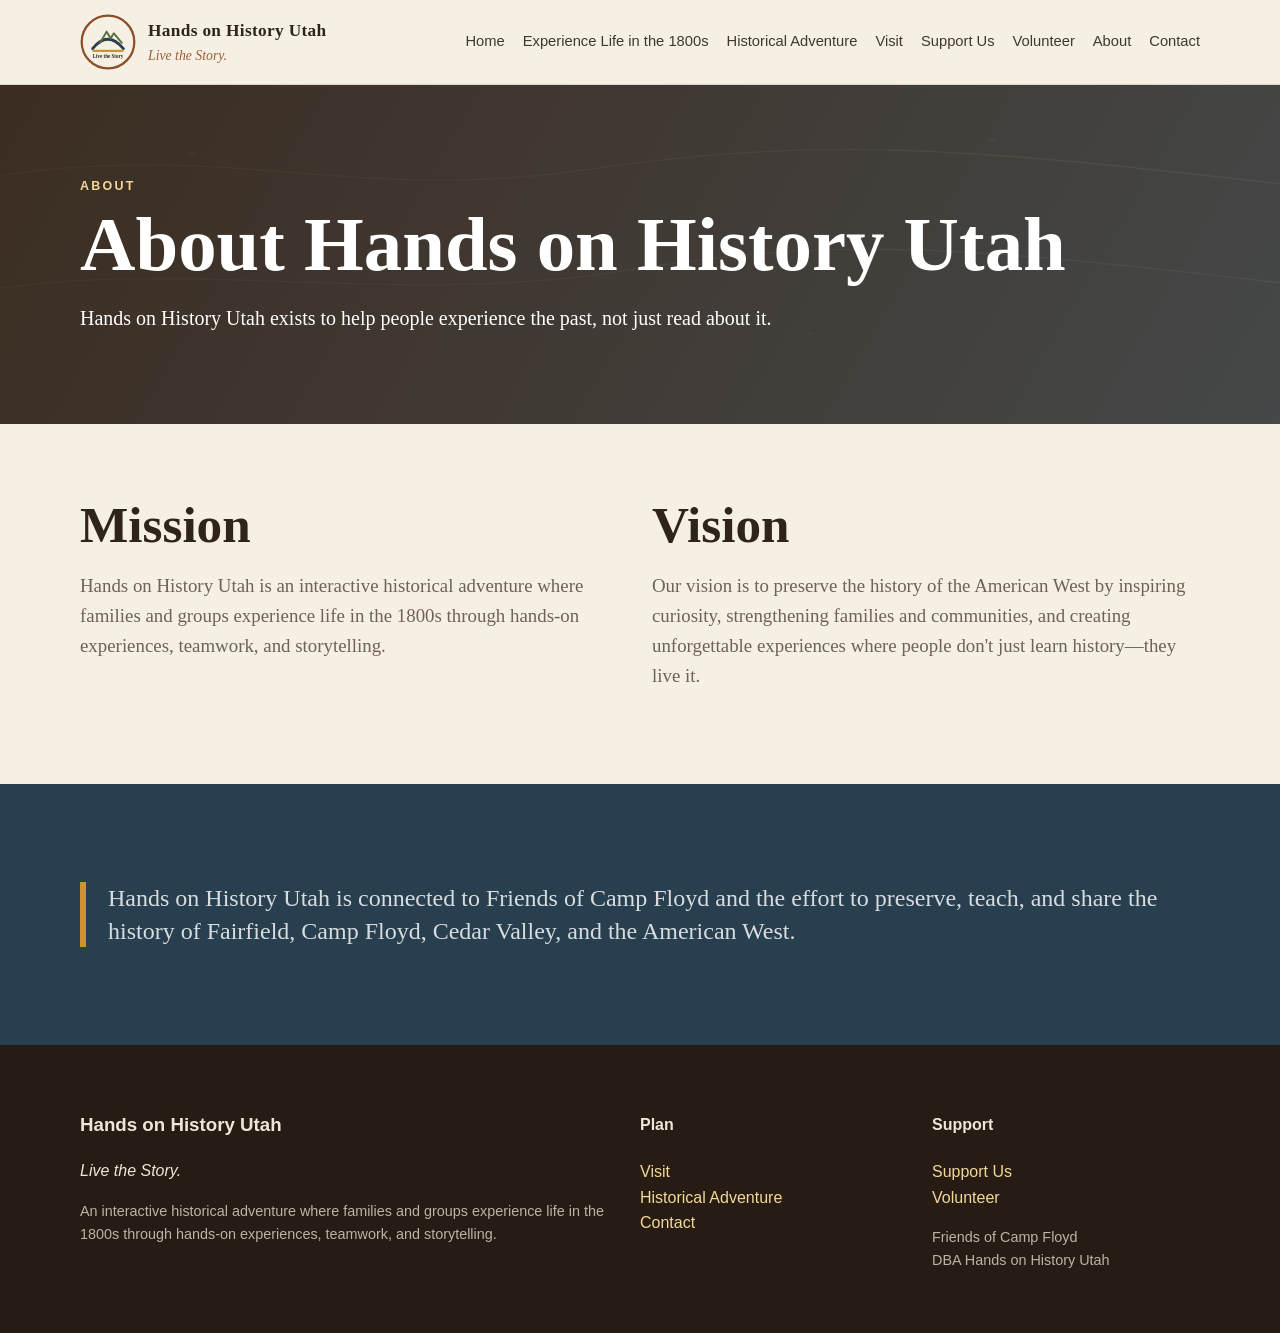
==== about.html @ 9b4d132b "Add files via upload" ====
<!doctype html>
<html lang="en">
<head>
  <meta charset="utf-8">
  <meta name="viewport" content="width=device-width, initial-scale=1">
  <title>About | Hands on History Utah</title>
  <meta name="description" content="Hands on History Utah is an interactive historical adventure where families and groups experience life in the 1800s through hands-on experiences, teamwork, and storytelling.">
  <link rel="stylesheet" href="css/styles.css">
</head>
<body>
<header class="site-header">
  <div class="container nav-wrap">
    <a class="brand" href="index.html">
      <img src="assets/logo-placeholder.svg" alt="Hands on History Utah logo">
      <span class="brand-text"><strong>Hands on History Utah</strong><span>Live the Story.</span></span>
    </a>
    <button class="menu-btn" type="button">Menu</button>
    <nav class="nav" aria-label="Main navigation">
      <a href="index.html">Home</a>
      <a href="experience-life-in-the-1800s.html">Experience Life in the 1800s</a>
      <a href="historical-adventure.html">Historical Adventure</a>
      <a href="visit.html">Visit</a>
      <a href="support-us.html">Support Us</a>
      <a href="volunteer.html">Volunteer</a>
      <a href="about.html">About</a>
      <a href="contact.html">Contact</a>
    </nav>
  </div>
</header>

<main>
<section class="page-hero"><div class="container"><div class="eyebrow">About</div><h1>About Hands on History Utah</h1><p>Hands on History Utah exists to help people experience the past, not just read about it.</p></div></section>
<section><div class="container grid two"><div><h2 class="section-title">Mission</h2><p class="lead">Hands on History Utah is an interactive historical adventure where families and groups experience life in the 1800s through hands-on experiences, teamwork, and storytelling.</p></div><div><h2 class="section-title">Vision</h2><p class="lead">Our vision is to preserve the history of the American West by inspiring curiosity, strengthening families and communities, and creating unforgettable experiences where people don't just learn history—they live it.</p></div></div></section>
<section class="band"><div class="container"><p class="quote">Hands on History Utah is connected to Friends of Camp Floyd and the effort to preserve, teach, and share the history of Fairfield, Camp Floyd, Cedar Valley, and the American West.</p></div></section>
</main>
<footer class="footer">
  <div class="container footer-grid">
    <div>
      <h3>Hands on History Utah</h3>
      <p><em>Live the Story.</em></p>
      <p class="small">An interactive historical adventure where families and groups experience life in the 1800s through hands-on experiences, teamwork, and storytelling.</p>
    </div>
    <div>
      <h4>Plan</h4>
      <p><a href="visit.html">Visit</a><br><a href="historical-adventure.html">Historical Adventure</a><br><a href="contact.html">Contact</a></p>
    </div>
    <div>
      <h4>Support</h4>
      <p><a href="support-us.html">Support Us</a><br><a href="volunteer.html">Volunteer</a></p>
      <p class="small">Friends of Camp Floyd<br>DBA Hands on History Utah</p>
    </div>
  </div>
</footer>
<script src="js/main.js"></script>
</body>
</html>
---- css/styles.css ----
:root{
  --ink:#2f241b;
  --muted:#6f6256;
  --paper:#f6efe3;
  --paper2:#fffaf1;
  --tan:#d5b98e;
  --adobe:#9c5f36;
  --blue:#273f4f;
  --gold:#c9952f;
  --green:#5c7043;
  --white:#fff;
  --shadow:0 16px 40px rgba(47,36,27,.13);
  --radius:18px;
}
*{box-sizing:border-box}html{scroll-behavior:smooth}body{margin:0;font-family:Georgia,'Times New Roman',serif;color:var(--ink);background:var(--paper);line-height:1.6}a{color:inherit}.container{width:min(1120px,92%);margin:auto}.site-header{position:sticky;top:0;z-index:20;background:rgba(246,239,227,.96);border-bottom:1px solid rgba(47,36,27,.13);backdrop-filter:blur(8px)}.nav-wrap{display:flex;align-items:center;justify-content:space-between;gap:20px;padding:14px 0}.brand{display:flex;align-items:center;gap:12px;text-decoration:none;min-width:max-content}.brand img{width:56px;height:56px}.brand-text strong{display:block;font-size:1.08rem;letter-spacing:.02em}.brand-text span{display:block;font-size:.86rem;color:var(--adobe);font-style:italic}.nav{display:flex;gap:18px;align-items:center;font-family:Arial,Helvetica,sans-serif;font-size:.92rem}.nav a{text-decoration:none;color:var(--ink);opacity:.9}.nav a:hover,.nav a.active{color:var(--adobe);opacity:1}.menu-btn{display:none;border:1px solid rgba(47,36,27,.25);background:transparent;border-radius:10px;padding:8px 10px;font-family:Arial,Helvetica,sans-serif}.hero{min-height:76vh;display:grid;place-items:center;position:relative;overflow:hidden;background:linear-gradient(120deg,rgba(47,36,27,.72),rgba(39,63,79,.50)),url('../assets/hero-placeholder.svg') center/cover no-repeat;color:var(--white);text-align:center}.hero .container{padding:92px 0}.eyebrow{font-family:Arial,Helvetica,sans-serif;text-transform:uppercase;letter-spacing:.18em;font-weight:700;font-size:.78rem;color:#f3d899}.hero h1,.page-hero h1{font-size:clamp(2.55rem,6vw,5.7rem);line-height:.95;margin:12px 0 18px}.hero p{font-size:clamp(1.1rem,2.1vw,1.5rem);max-width:850px;margin:0 auto 30px}.mission{font-size:1.18rem;max-width:900px;margin:28px auto 0;background:rgba(255,250,241,.12);border:1px solid rgba(255,255,255,.25);padding:18px 22px;border-radius:var(--radius);backdrop-filter:blur(4px)}.btn-row{display:flex;justify-content:center;gap:14px;flex-wrap:wrap}.btn{display:inline-block;padding:12px 18px;border-radius:999px;text-decoration:none;font-family:Arial,Helvetica,sans-serif;font-weight:700;border:2px solid transparent}.btn.primary{background:var(--gold);color:#21180f}.btn.secondary{border-color:rgba(255,255,255,.8);color:var(--white)}.btn.dark{background:var(--blue);color:white}.btn.light{background:var(--paper2);color:var(--ink);border-color:rgba(47,36,27,.12)}section{padding:74px 0}.section-title{font-size:clamp(2rem,4vw,3.4rem);line-height:1.05;margin:0 0 18px}.lead{font-size:1.18rem;color:var(--muted);max-width:850px}.grid{display:grid;gap:24px}.grid.three{grid-template-columns:repeat(3,1fr)}.grid.two{grid-template-columns:repeat(2,1fr)}.card{background:var(--paper2);border:1px solid rgba(47,36,27,.12);border-radius:var(--radius);padding:26px;box-shadow:var(--shadow)}.card h3{font-size:1.45rem;margin:0 0 8px}.card p{margin:0;color:var(--muted)}.band{background:var(--blue);color:white}.band .lead,.band p{color:rgba(255,255,255,.82)}.page-hero{background:linear-gradient(120deg,rgba(47,36,27,.82),rgba(39,63,79,.62)),url('../assets/texture-placeholder.svg') center/cover;color:white;padding:92px 0 70px}.page-hero p{font-size:1.25rem;max-width:850px}.map-box{min-height:420px;border-radius:24px;background:var(--paper2);border:1px solid rgba(47,36,27,.14);box-shadow:var(--shadow);position:relative;overflow:hidden}.map-box svg{width:100%;height:100%;display:block}.experience-list{display:grid;grid-template-columns:repeat(2,1fr);gap:18px}.experience-item{background:#fffaf1;border-left:6px solid var(--adobe);border-radius:14px;padding:18px 20px;border-top:1px solid rgba(47,36,27,.08);border-right:1px solid rgba(47,36,27,.08);border-bottom:1px solid rgba(47,36,27,.08)}.experience-item h3{margin:0 0 5px}.quote{font-size:1.5rem;line-height:1.35;border-left:6px solid var(--gold);padding-left:22px}.footer{background:#261c14;color:#eee6d8;padding:46px 0;font-family:Arial,Helvetica,sans-serif}.footer a{color:#f3d899;text-decoration:none}.footer-grid{display:grid;grid-template-columns:2fr 1fr 1fr;gap:24px}.small{font-size:.9rem;color:rgba(238,230,216,.75)}.notice{background:#efe0c7;border:1px solid rgba(47,36,27,.13);border-radius:var(--radius);padding:22px;margin:24px 0}.form-placeholder{background:#fffaf1;border:1px dashed rgba(47,36,27,.4);border-radius:var(--radius);padding:24px;color:var(--muted)}
@media(max-width:880px){.menu-btn{display:block}.nav{display:none;position:absolute;left:0;right:0;top:85px;background:var(--paper);padding:18px 4%;border-bottom:1px solid rgba(47,36,27,.13);flex-direction:column;align-items:flex-start}.nav.open{display:flex}.grid.three,.grid.two,.experience-list,.footer-grid{grid-template-columns:1fr}.hero{min-height:70vh}.brand-text strong{font-size:1rem}.brand img{width:48px;height:48px}}
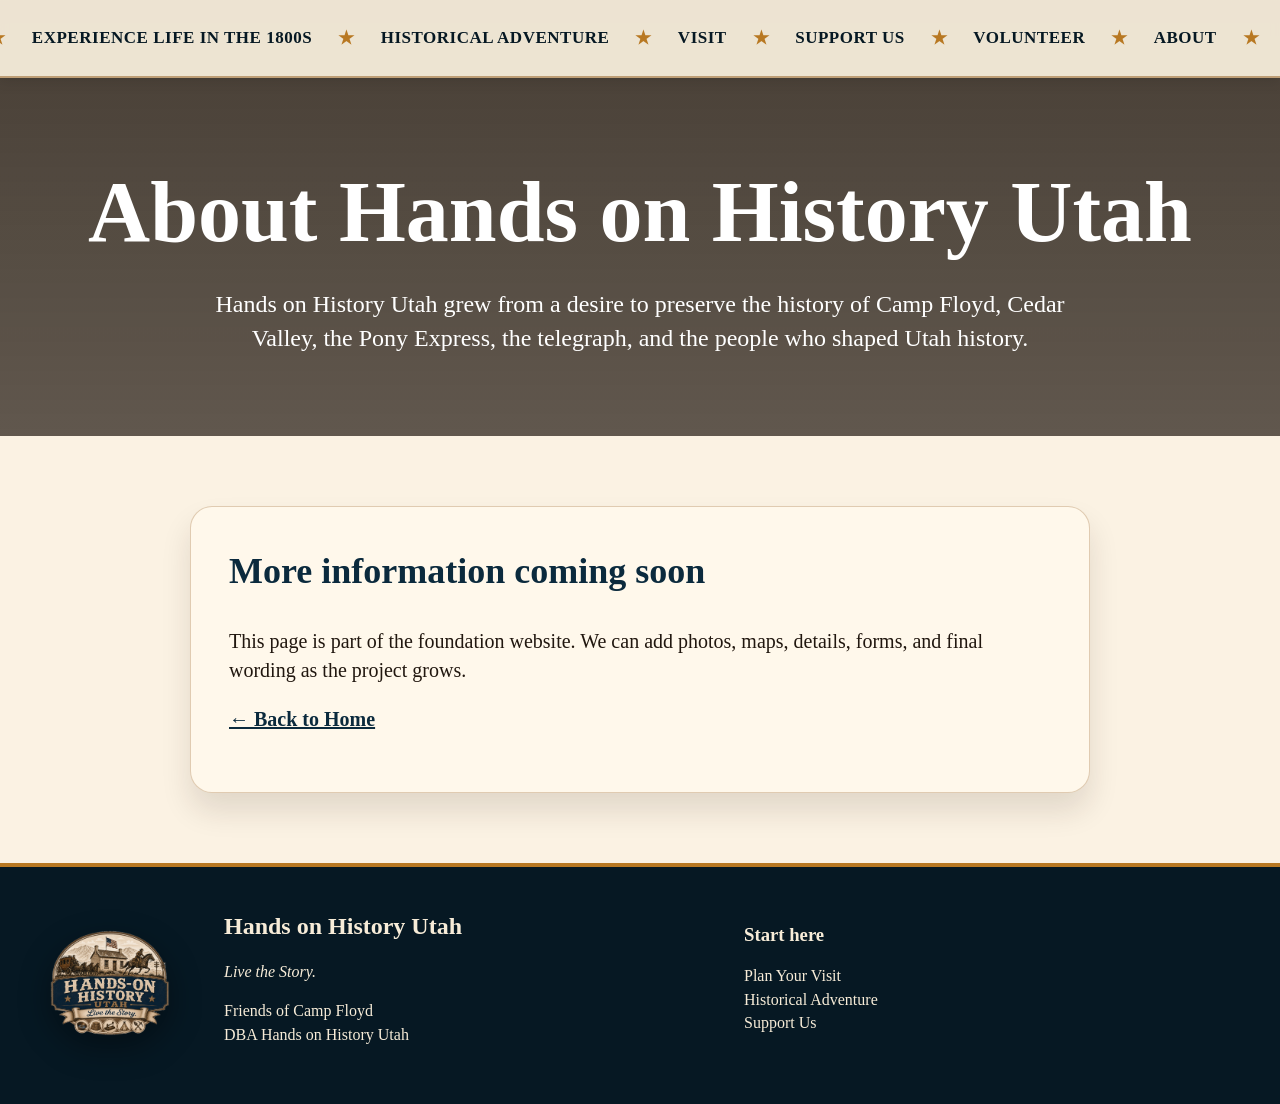
==== commit ce9e5506: "Add files via upload" ====
--- a/about.html
+++ b/about.html
@@ -3,54 +3,57 @@
 <head>
   <meta charset="utf-8">
   <meta name="viewport" content="width=device-width, initial-scale=1">
-  <title>About | Hands on History Utah</title>
+  <title>About Hands on History Utah | Hands on History Utah</title>
   <meta name="description" content="Hands on History Utah is an interactive historical adventure where families and groups experience life in the 1800s through hands-on experiences, teamwork, and storytelling.">
   <link rel="stylesheet" href="css/styles.css">
 </head>
-<body>
-<header class="site-header">
-  <div class="container nav-wrap">
-    <a class="brand" href="index.html">
-      <img src="assets/logo-placeholder.svg" alt="Hands on History Utah logo">
-      <span class="brand-text"><strong>Hands on History Utah</strong><span>Live the Story.</span></span>
-    </a>
-    <button class="menu-btn" type="button">Menu</button>
-    <nav class="nav" aria-label="Main navigation">
-      <a href="index.html">Home</a>
-      <a href="experience-life-in-the-1800s.html">Experience Life in the 1800s</a>
-      <a href="historical-adventure.html">Historical Adventure</a>
-      <a href="visit.html">Visit</a>
-      <a href="support-us.html">Support Us</a>
-      <a href="volunteer.html">Volunteer</a>
-      <a href="about.html">About</a>
-      <a href="contact.html">Contact</a>
-    </nav>
+<body><header class="site-header">
+  <div class="nav-inner">
+    <a href="index.html" class="nav-link">Home</a>
+    <span class="star">★</span>
+    <a href="experience-life-in-the-1800s.html" class="nav-link">Experience Life in the 1800s</a>
+    <span class="star">★</span>
+    <a href="historical-adventure.html" class="nav-link">Historical Adventure</a>
+    <span class="star">★</span>
+    <a href="visit.html" class="nav-link">Visit</a>
+    <span class="star">★</span>
+    <a href="support-us.html" class="nav-link">Support Us</a>
+    <span class="star">★</span>
+    <a href="volunteer.html" class="nav-link">Volunteer</a>
+    <span class="star">★</span>
+    <a href="about.html" class="nav-link">About</a>
+    <span class="star">★</span>
+    <a href="contact.html" class="nav-link">Contact</a>
+    <button class="menu-toggle" type="button" aria-label="Open navigation">Menu</button>
   </div>
 </header>
-
 <main>
-<section class="page-hero"><div class="container"><div class="eyebrow">About</div><h1>About Hands on History Utah</h1><p>Hands on History Utah exists to help people experience the past, not just read about it.</p></div></section>
-<section><div class="container grid two"><div><h2 class="section-title">Mission</h2><p class="lead">Hands on History Utah is an interactive historical adventure where families and groups experience life in the 1800s through hands-on experiences, teamwork, and storytelling.</p></div><div><h2 class="section-title">Vision</h2><p class="lead">Our vision is to preserve the history of the American West by inspiring curiosity, strengthening families and communities, and creating unforgettable experiences where people don't just learn history—they live it.</p></div></div></section>
-<section class="band"><div class="container"><p class="quote">Hands on History Utah is connected to Friends of Camp Floyd and the effort to preserve, teach, and share the history of Fairfield, Camp Floyd, Cedar Valley, and the American West.</p></div></section>
+  <section class="page-hero small-page-hero">
+    <h1>About Hands on History Utah</h1>
+    <p>Hands on History Utah grew from a desire to preserve the history of Camp Floyd, Cedar Valley, the Pony Express, the telegraph, and the people who shaped Utah history.</p>
+  </section>
+  <section class="simple-content">
+    <div class="paper-panel">
+      <h2>More information coming soon</h2>
+      <p>This page is part of the foundation website. We can add photos, maps, details, forms, and final wording as the project grows.</p>
+      <p><a class="text-link" href="index.html">← Back to Home</a></p>
+    </div>
+  </section>
 </main>
-<footer class="footer">
-  <div class="container footer-grid">
+<footer class="site-footer">
+  <div class="footer-inner">
     <div>
-      <h3>Hands on History Utah</h3>
-      <p><em>Live the Story.</em></p>
-      <p class="small">An interactive historical adventure where families and groups experience life in the 1800s through hands-on experiences, teamwork, and storytelling.</p>
+      <img class="footer-logo" src="assets/logo-stagecoach.png" alt="Hands on History Utah logo">
     </div>
     <div>
-      <h4>Plan</h4>
-      <p><a href="visit.html">Visit</a><br><a href="historical-adventure.html">Historical Adventure</a><br><a href="contact.html">Contact</a></p>
+      <h2>Hands on History Utah</h2>
+      <p><em>Live the Story.</em></p>
+      <p>Friends of Camp Floyd<br>DBA Hands on History Utah</p>
     </div>
     <div>
-      <h4>Support</h4>
-      <p><a href="support-us.html">Support Us</a><br><a href="volunteer.html">Volunteer</a></p>
-      <p class="small">Friends of Camp Floyd<br>DBA Hands on History Utah</p>
+      <h3>Start here</h3>
+      <p><a href="visit.html">Plan Your Visit</a><br><a href="historical-adventure.html">Historical Adventure</a><br><a href="support-us.html">Support Us</a></p>
     </div>
   </div>
-</footer>
-<script src="js/main.js"></script>
-</body>
-</html>
+</footer><script src="js/main.js"></script>
+</body></html>
--- a/css/styles.css
+++ b/css/styles.css
@@ -1,16 +1,20 @@
+
 :root{
-  --ink:#2f241b;
-  --muted:#6f6256;
-  --paper:#f6efe3;
-  --paper2:#fffaf1;
-  --tan:#d5b98e;
-  --adobe:#9c5f36;
-  --blue:#273f4f;
-  --gold:#c9952f;
-  --green:#5c7043;
-  --white:#fff;
-  --shadow:0 16px 40px rgba(47,36,27,.13);
-  --radius:18px;
+  --navy:#0b2a3d;
+  --navy-dark:#061823;
+  --gold:#b87822;
+  --gold-light:#d9a243;
+  --cream:#f5ead8;
+  --paper:#fbf2e3;
+  --ink:#21170f;
+  --brown:#5a371f;
+  --line:#9b6d38;
 }
-*{box-sizing:border-box}html{scroll-behavior:smooth}body{margin:0;font-family:Georgia,'Times New Roman',serif;color:var(--ink);background:var(--paper);line-height:1.6}a{color:inherit}.container{width:min(1120px,92%);margin:auto}.site-header{position:sticky;top:0;z-index:20;background:rgba(246,239,227,.96);border-bottom:1px solid rgba(47,36,27,.13);backdrop-filter:blur(8px)}.nav-wrap{display:flex;align-items:center;justify-content:space-between;gap:20px;padding:14px 0}.brand{display:flex;align-items:center;gap:12px;text-decoration:none;min-width:max-content}.brand img{width:56px;height:56px}.brand-text strong{display:block;font-size:1.08rem;letter-spacing:.02em}.brand-text span{display:block;font-size:.86rem;color:var(--adobe);font-style:italic}.nav{display:flex;gap:18px;align-items:center;font-family:Arial,Helvetica,sans-serif;font-size:.92rem}.nav a{text-decoration:none;color:var(--ink);opacity:.9}.nav a:hover,.nav a.active{color:var(--adobe);opacity:1}.menu-btn{display:none;border:1px solid rgba(47,36,27,.25);background:transparent;border-radius:10px;padding:8px 10px;font-family:Arial,Helvetica,sans-serif}.hero{min-height:76vh;display:grid;place-items:center;position:relative;overflow:hidden;background:linear-gradient(120deg,rgba(47,36,27,.72),rgba(39,63,79,.50)),url('../assets/hero-placeholder.svg') center/cover no-repeat;color:var(--white);text-align:center}.hero .container{padding:92px 0}.eyebrow{font-family:Arial,Helvetica,sans-serif;text-transform:uppercase;letter-spacing:.18em;font-weight:700;font-size:.78rem;color:#f3d899}.hero h1,.page-hero h1{font-size:clamp(2.55rem,6vw,5.7rem);line-height:.95;margin:12px 0 18px}.hero p{font-size:clamp(1.1rem,2.1vw,1.5rem);max-width:850px;margin:0 auto 30px}.mission{font-size:1.18rem;max-width:900px;margin:28px auto 0;background:rgba(255,250,241,.12);border:1px solid rgba(255,255,255,.25);padding:18px 22px;border-radius:var(--radius);backdrop-filter:blur(4px)}.btn-row{display:flex;justify-content:center;gap:14px;flex-wrap:wrap}.btn{display:inline-block;padding:12px 18px;border-radius:999px;text-decoration:none;font-family:Arial,Helvetica,sans-serif;font-weight:700;border:2px solid transparent}.btn.primary{background:var(--gold);color:#21180f}.btn.secondary{border-color:rgba(255,255,255,.8);color:var(--white)}.btn.dark{background:var(--blue);color:white}.btn.light{background:var(--paper2);color:var(--ink);border-color:rgba(47,36,27,.12)}section{padding:74px 0}.section-title{font-size:clamp(2rem,4vw,3.4rem);line-height:1.05;margin:0 0 18px}.lead{font-size:1.18rem;color:var(--muted);max-width:850px}.grid{display:grid;gap:24px}.grid.three{grid-template-columns:repeat(3,1fr)}.grid.two{grid-template-columns:repeat(2,1fr)}.card{background:var(--paper2);border:1px solid rgba(47,36,27,.12);border-radius:var(--radius);padding:26px;box-shadow:var(--shadow)}.card h3{font-size:1.45rem;margin:0 0 8px}.card p{margin:0;color:var(--muted)}.band{background:var(--blue);color:white}.band .lead,.band p{color:rgba(255,255,255,.82)}.page-hero{background:linear-gradient(120deg,rgba(47,36,27,.82),rgba(39,63,79,.62)),url('../assets/texture-placeholder.svg') center/cover;color:white;padding:92px 0 70px}.page-hero p{font-size:1.25rem;max-width:850px}.map-box{min-height:420px;border-radius:24px;background:var(--paper2);border:1px solid rgba(47,36,27,.14);box-shadow:var(--shadow);position:relative;overflow:hidden}.map-box svg{width:100%;height:100%;display:block}.experience-list{display:grid;grid-template-columns:repeat(2,1fr);gap:18px}.experience-item{background:#fffaf1;border-left:6px solid var(--adobe);border-radius:14px;padding:18px 20px;border-top:1px solid rgba(47,36,27,.08);border-right:1px solid rgba(47,36,27,.08);border-bottom:1px solid rgba(47,36,27,.08)}.experience-item h3{margin:0 0 5px}.quote{font-size:1.5rem;line-height:1.35;border-left:6px solid var(--gold);padding-left:22px}.footer{background:#261c14;color:#eee6d8;padding:46px 0;font-family:Arial,Helvetica,sans-serif}.footer a{color:#f3d899;text-decoration:none}.footer-grid{display:grid;grid-template-columns:2fr 1fr 1fr;gap:24px}.small{font-size:.9rem;color:rgba(238,230,216,.75)}.notice{background:#efe0c7;border:1px solid rgba(47,36,27,.13);border-radius:var(--radius);padding:22px;margin:24px 0}.form-placeholder{background:#fffaf1;border:1px dashed rgba(47,36,27,.4);border-radius:var(--radius);padding:24px;color:var(--muted)}
-@media(max-width:880px){.menu-btn{display:block}.nav{display:none;position:absolute;left:0;right:0;top:85px;background:var(--paper);padding:18px 4%;border-bottom:1px solid rgba(47,36,27,.13);flex-direction:column;align-items:flex-start}.nav.open{display:flex}.grid.three,.grid.two,.experience-list,.footer-grid{grid-template-columns:1fr}.hero{min-height:70vh}.brand-text strong{font-size:1rem}.brand img{width:48px;height:48px}}
+*{box-sizing:border-box}
+html{scroll-behavior:smooth}
+body{margin:0;background:var(--paper);color:var(--ink);font-family:Georgia,'Times New Roman',serif;line-height:1.45}
+a{color:inherit}.site-header{position:fixed;top:0;left:0;right:0;z-index:50;background:rgba(248,238,220,.94);border-bottom:2px solid rgba(151,101,44,.55);box-shadow:0 2px 12px rgba(0,0,0,.12);backdrop-filter:blur(4px)}
+.nav-inner{max-width:1600px;margin:0 auto;min-height:76px;display:flex;align-items:center;justify-content:center;gap:26px;padding:0 24px;font-family:Georgia,'Times New Roman',serif;text-transform:uppercase;font-weight:800;letter-spacing:.03em;color:var(--navy-dark);font-size:17px}
+.nav-link{text-decoration:none;white-space:nowrap}.nav-link:hover{color:var(--gold)}.star{color:var(--gold);font-size:18px}.menu-toggle{display:none;background:var(--navy);color:#fff;border:0;border-radius:999px;padding:10px 16px;font-weight:700}.hero{position:relative;min-height:100vh;overflow:hidden;background:var(--paper);padding-top:76px;display:flex;align-items:flex-start;justify-content:center}.hero-bg{position:absolute;inset:76px 0 0 0;background-image:linear-gradient(to bottom,rgba(255,255,255,.08),rgba(246,230,201,.36) 67%,var(--paper) 100%),url('../assets/camp-floyd-hero.png');background-size:cover;background-position:center top;filter:saturate(.83) contrast(1.02);opacity:.98}.hero-fade{position:absolute;inset:55% 0 0;background:linear-gradient(to bottom,rgba(245,234,216,0),var(--paper) 45%,var(--paper));pointer-events:none}.hero-content{position:relative;z-index:2;width:min(1320px,94vw);text-align:center;padding:34px 0 62px;margin:0 auto}.main-logo{width:min(640px,58vw);max-height:55vh;object-fit:contain;filter:drop-shadow(0 22px 20px rgba(32,19,8,.35));display:block;margin:0 auto -6px}.hero h1{font-size:clamp(48px,6vw,92px);line-height:.95;margin:0 auto 5px;color:var(--navy);letter-spacing:.01em;text-shadow:0 2px 0 rgba(255,255,255,.45)}.rule{display:flex;align-items:center;justify-content:center;gap:18px;margin:8px auto 12px;color:var(--gold);max-width:850px}.rule span{display:block;height:1px;flex:1;background:linear-gradient(to right,transparent,var(--line),transparent)}.mission{max-width:1020px;margin:0 auto 26px;font-size:clamp(19px,2vw,28px);line-height:1.3;text-shadow:0 1px 0 rgba(255,255,255,.4)}.hero-actions{display:grid;grid-template-columns:repeat(3,1fr);gap:28px;width:min(1280px,94vw);margin:20px auto 20px}.image-button{display:block;border-radius:18px;transition:transform .18s ease, filter .18s ease}.image-button:hover{transform:translateY(-4px);filter:brightness(1.05)}.image-button img{display:block;width:100%;height:auto;border-radius:18px;box-shadow:0 12px 22px rgba(42,25,13,.25)}.plan-button{display:inline-block;margin-top:4px;background:linear-gradient(#11334a,#071d2b);color:#fff7e5;border:3px solid var(--gold);border-radius:16px;padding:16px 52px;text-transform:uppercase;text-decoration:none;font-size:clamp(21px,2.2vw,34px);font-weight:900;letter-spacing:.05em;box-shadow:0 12px 22px rgba(0,0,0,.22)}.plan-button:hover{background:linear-gradient(#15405b,#09283a)}.why-section{padding:76px 24px;background:linear-gradient(180deg,var(--paper),#f0dfc5);border-top:2px solid rgba(151,101,44,.45)}.content-grid{max-width:1180px;margin:0 auto;display:grid;grid-template-columns:1.2fr .8fr;gap:48px;align-items:center}.eyebrow{text-transform:uppercase;color:var(--gold);font-weight:900;letter-spacing:.12em}.why-section h2{font-size:clamp(36px,4vw,62px);line-height:1.05;color:var(--navy);margin:8px 0}.why-section p{font-size:22px}.quote-card{background:rgba(255,250,241,.78);border:1px solid rgba(151,101,44,.3);border-radius:22px;padding:32px;box-shadow:0 16px 24px rgba(42,25,13,.12)}.page-hero{padding:150px 24px 80px;text-align:center;background:linear-gradient(rgba(31,22,14,.82),rgba(31,22,14,.7)),url('../assets/camp-floyd-hero.png');background-size:cover;background-position:center;color:white}.page-hero h1{font-size:clamp(44px,7vw,86px);margin:0 0 12px}.page-hero p{max-width:900px;margin:0 auto;font-size:24px}.simple-content{padding:70px 24px}.paper-panel{max-width:900px;margin:0 auto;background:#fff8eb;border:1px solid rgba(151,101,44,.3);border-radius:22px;padding:38px;box-shadow:0 18px 30px rgba(42,25,13,.12)}.paper-panel h2{font-size:36px;color:var(--navy);margin-top:0}.paper-panel p{font-size:20px}.text-link{color:var(--navy);font-weight:800}.site-footer{background:var(--navy-dark);color:#f7ecd8;padding:42px 24px;border-top:4px solid var(--gold)}.footer-inner{max-width:1180px;margin:0 auto;display:grid;grid-template-columns:140px 1fr 1fr;gap:34px;align-items:center}.footer-logo{width:120px;filter:drop-shadow(0 12px 16px rgba(0,0,0,.4))}.site-footer h2,.site-footer h3{margin:0 0 8px}.site-footer a{color:#f7ecd8;text-decoration:none}.site-footer a:hover{color:var(--gold-light)}
+@media(max-width:1100px){.nav-inner{justify-content:space-between;font-size:14px;gap:12px}.star{display:none}.hero-actions{gap:16px}.main-logo{width:min(560px,78vw)}}
+@media(max-width:860px){.site-header{position:sticky}.nav-inner{min-height:auto;flex-wrap:wrap;padding:12px}.nav-link{display:none}.menu-toggle{display:inline-block;margin-left:auto}.hero{padding-top:0;min-height:auto}.hero-bg{inset:0;background-position:center top}.hero-content{padding:40px 0 44px}.main-logo{width:min(430px,90vw);margin-bottom:10px}.hero h1{font-size:42px}.mission{font-size:19px;padding:0 8px}.hero-actions{grid-template-columns:1fr;max-width:560px}.plan-button{font-size:22px;padding:14px 26px}.content-grid{grid-template-columns:1fr}.footer-inner{grid-template-columns:1fr;text-align:center}.footer-logo{margin:auto}}
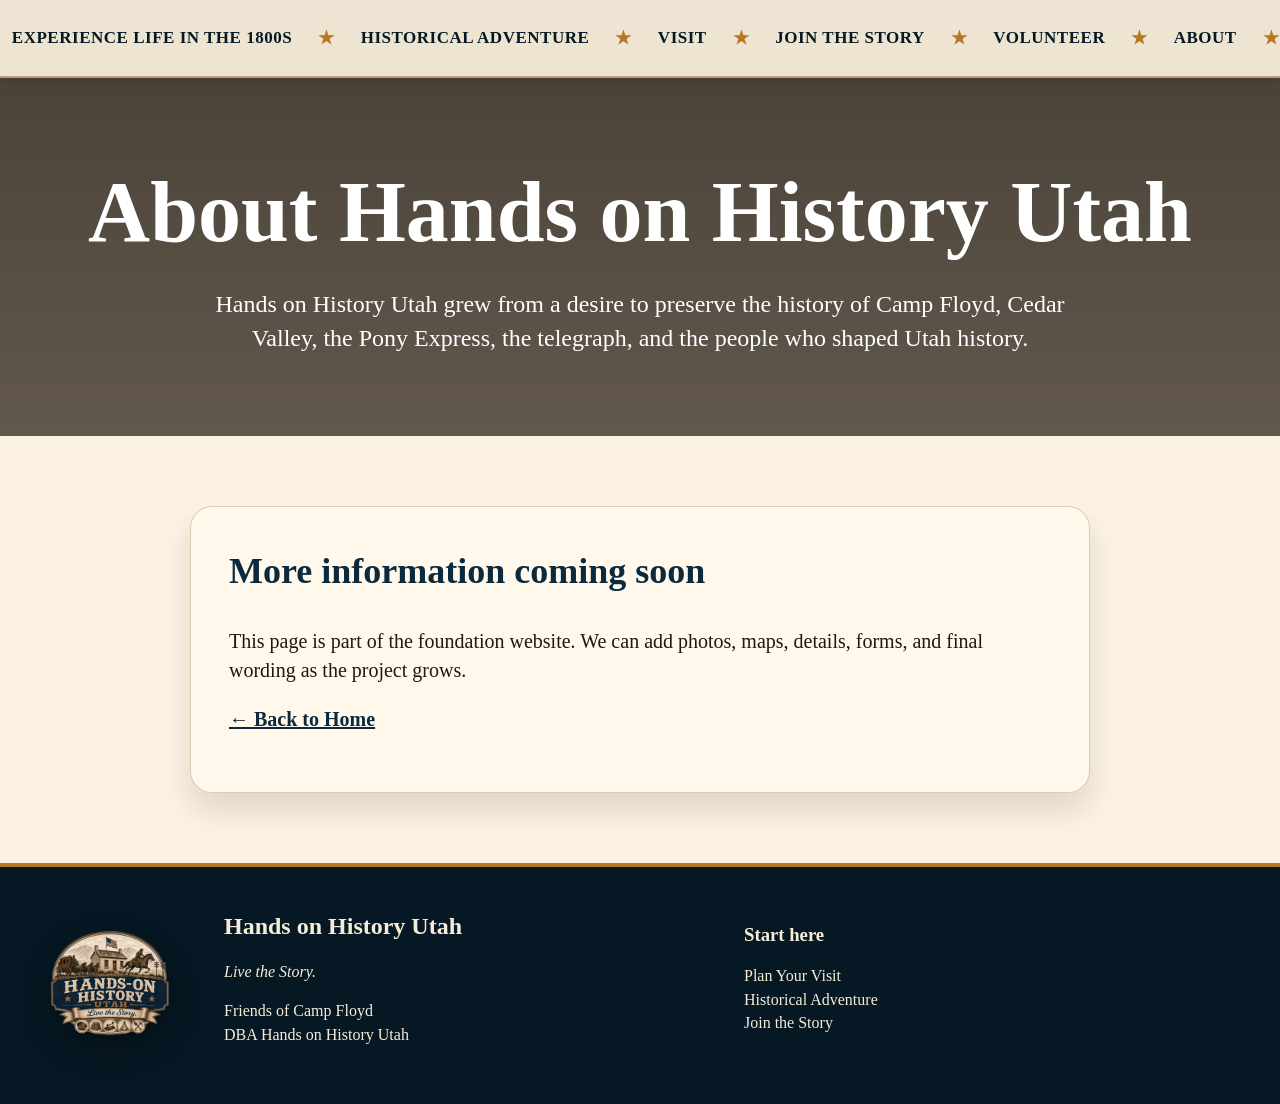
==== commit 420891b7: "Add files via upload" ====
--- a/about.html
+++ b/about.html
@@ -17,7 +17,7 @@
     <span class="star">★</span>
     <a href="visit.html" class="nav-link">Visit</a>
     <span class="star">★</span>
-    <a href="support-us.html" class="nav-link">Support Us</a>
+    <a href="support-us.html" class="nav-link">Join the Story</a>
     <span class="star">★</span>
     <a href="volunteer.html" class="nav-link">Volunteer</a>
     <span class="star">★</span>
@@ -52,7 +52,7 @@
     </div>
     <div>
       <h3>Start here</h3>
-      <p><a href="visit.html">Plan Your Visit</a><br><a href="historical-adventure.html">Historical Adventure</a><br><a href="support-us.html">Support Us</a></p>
+      <p><a href="visit.html">Plan Your Visit</a><br><a href="historical-adventure.html">Historical Adventure</a><br><a href="support-us.html">Join the Story</a></p>
     </div>
   </div>
 </footer><script src="js/main.js"></script>
--- a/css/styles.css
+++ b/css/styles.css
@@ -15,6 +15,10 @@
 body{margin:0;background:var(--paper);color:var(--ink);font-family:Georgia,'Times New Roman',serif;line-height:1.45}
 a{color:inherit}.site-header{position:fixed;top:0;left:0;right:0;z-index:50;background:rgba(248,238,220,.94);border-bottom:2px solid rgba(151,101,44,.55);box-shadow:0 2px 12px rgba(0,0,0,.12);backdrop-filter:blur(4px)}
 .nav-inner{max-width:1600px;margin:0 auto;min-height:76px;display:flex;align-items:center;justify-content:center;gap:26px;padding:0 24px;font-family:Georgia,'Times New Roman',serif;text-transform:uppercase;font-weight:800;letter-spacing:.03em;color:var(--navy-dark);font-size:17px}
-.nav-link{text-decoration:none;white-space:nowrap}.nav-link:hover{color:var(--gold)}.star{color:var(--gold);font-size:18px}.menu-toggle{display:none;background:var(--navy);color:#fff;border:0;border-radius:999px;padding:10px 16px;font-weight:700}.hero{position:relative;min-height:100vh;overflow:hidden;background:var(--paper);padding-top:76px;display:flex;align-items:flex-start;justify-content:center}.hero-bg{position:absolute;inset:76px 0 0 0;background-image:linear-gradient(to bottom,rgba(255,255,255,.08),rgba(246,230,201,.36) 67%,var(--paper) 100%),url('../assets/camp-floyd-hero.png');background-size:cover;background-position:center top;filter:saturate(.83) contrast(1.02);opacity:.98}.hero-fade{position:absolute;inset:55% 0 0;background:linear-gradient(to bottom,rgba(245,234,216,0),var(--paper) 45%,var(--paper));pointer-events:none}.hero-content{position:relative;z-index:2;width:min(1320px,94vw);text-align:center;padding:34px 0 62px;margin:0 auto}.main-logo{width:min(640px,58vw);max-height:55vh;object-fit:contain;filter:drop-shadow(0 22px 20px rgba(32,19,8,.35));display:block;margin:0 auto -6px}.hero h1{font-size:clamp(48px,6vw,92px);line-height:.95;margin:0 auto 5px;color:var(--navy);letter-spacing:.01em;text-shadow:0 2px 0 rgba(255,255,255,.45)}.rule{display:flex;align-items:center;justify-content:center;gap:18px;margin:8px auto 12px;color:var(--gold);max-width:850px}.rule span{display:block;height:1px;flex:1;background:linear-gradient(to right,transparent,var(--line),transparent)}.mission{max-width:1020px;margin:0 auto 26px;font-size:clamp(19px,2vw,28px);line-height:1.3;text-shadow:0 1px 0 rgba(255,255,255,.4)}.hero-actions{display:grid;grid-template-columns:repeat(3,1fr);gap:28px;width:min(1280px,94vw);margin:20px auto 20px}.image-button{display:block;border-radius:18px;transition:transform .18s ease, filter .18s ease}.image-button:hover{transform:translateY(-4px);filter:brightness(1.05)}.image-button img{display:block;width:100%;height:auto;border-radius:18px;box-shadow:0 12px 22px rgba(42,25,13,.25)}.plan-button{display:inline-block;margin-top:4px;background:linear-gradient(#11334a,#071d2b);color:#fff7e5;border:3px solid var(--gold);border-radius:16px;padding:16px 52px;text-transform:uppercase;text-decoration:none;font-size:clamp(21px,2.2vw,34px);font-weight:900;letter-spacing:.05em;box-shadow:0 12px 22px rgba(0,0,0,.22)}.plan-button:hover{background:linear-gradient(#15405b,#09283a)}.why-section{padding:76px 24px;background:linear-gradient(180deg,var(--paper),#f0dfc5);border-top:2px solid rgba(151,101,44,.45)}.content-grid{max-width:1180px;margin:0 auto;display:grid;grid-template-columns:1.2fr .8fr;gap:48px;align-items:center}.eyebrow{text-transform:uppercase;color:var(--gold);font-weight:900;letter-spacing:.12em}.why-section h2{font-size:clamp(36px,4vw,62px);line-height:1.05;color:var(--navy);margin:8px 0}.why-section p{font-size:22px}.quote-card{background:rgba(255,250,241,.78);border:1px solid rgba(151,101,44,.3);border-radius:22px;padding:32px;box-shadow:0 16px 24px rgba(42,25,13,.12)}.page-hero{padding:150px 24px 80px;text-align:center;background:linear-gradient(rgba(31,22,14,.82),rgba(31,22,14,.7)),url('../assets/camp-floyd-hero.png');background-size:cover;background-position:center;color:white}.page-hero h1{font-size:clamp(44px,7vw,86px);margin:0 0 12px}.page-hero p{max-width:900px;margin:0 auto;font-size:24px}.simple-content{padding:70px 24px}.paper-panel{max-width:900px;margin:0 auto;background:#fff8eb;border:1px solid rgba(151,101,44,.3);border-radius:22px;padding:38px;box-shadow:0 18px 30px rgba(42,25,13,.12)}.paper-panel h2{font-size:36px;color:var(--navy);margin-top:0}.paper-panel p{font-size:20px}.text-link{color:var(--navy);font-weight:800}.site-footer{background:var(--navy-dark);color:#f7ecd8;padding:42px 24px;border-top:4px solid var(--gold)}.footer-inner{max-width:1180px;margin:0 auto;display:grid;grid-template-columns:140px 1fr 1fr;gap:34px;align-items:center}.footer-logo{width:120px;filter:drop-shadow(0 12px 16px rgba(0,0,0,.4))}.site-footer h2,.site-footer h3{margin:0 0 8px}.site-footer a{color:#f7ecd8;text-decoration:none}.site-footer a:hover{color:var(--gold-light)}
+.nav-link{text-decoration:none;white-space:nowrap}.nav-link:hover{color:var(--gold)}.star{color:var(--gold);font-size:18px}.menu-toggle{display:none;background:var(--navy);color:#fff;border:0;border-radius:999px;padding:10px 16px;font-weight:700}.hero{position:relative;min-height:100vh;overflow:hidden;background:var(--paper);padding-top:76px;display:flex;align-items:flex-start;justify-content:center}.hero-bg{position:absolute;inset:76px 0 0 0;background-image:linear-gradient(to bottom,rgba(255,255,255,.08),rgba(246,230,201,.36) 67%,var(--paper) 100%),url('../assets/camp-floyd-hero.png');background-size:cover;background-position:center top;filter:saturate(.83) contrast(1.02);opacity:.98}.hero-fade{position:absolute;inset:55% 0 0;background:linear-gradient(to bottom,rgba(245,234,216,0),var(--paper) 45%,var(--paper));pointer-events:none}.hero-content{position:relative;z-index:2;width:min(1320px,94vw);text-align:center;padding:34px 0 62px;margin:0 auto}.main-logo{width:min(640px,58vw);max-height:55vh;object-fit:contain;filter:drop-shadow(0 22px 20px rgba(32,19,8,.35));display:block;margin:0 auto -6px}.hero h1{font-size:clamp(38px,4.7vw,70px);line-height:.95;margin:0 auto 5px;color:var(--navy);letter-spacing:.01em;text-shadow:0 2px 0 rgba(255,255,255,.45)}.rule{display:flex;align-items:center;justify-content:center;gap:18px;margin:8px auto 12px;color:var(--gold);max-width:850px}.rule span{display:block;height:1px;flex:1;background:linear-gradient(to right,transparent,var(--line),transparent)}.mission{max-width:1020px;margin:0 auto 26px;font-size:clamp(19px,2vw,28px);line-height:1.3;text-shadow:0 1px 0 rgba(255,255,255,.4)}.hero-actions{display:grid;grid-template-columns:repeat(3,1fr);gap:28px;width:min(1280px,94vw);margin:20px auto 20px}.image-button{display:block;border-radius:18px;transition:transform .18s ease, filter .18s ease}.image-button:hover{transform:translateY(-4px);filter:brightness(1.05)}.image-button img{display:block;width:100%;height:auto;border-radius:18px;box-shadow:0 12px 22px rgba(42,25,13,.25)}.plan-button{display:inline-block;margin-top:4px;background:linear-gradient(#11334a,#071d2b);color:#fff7e5;border:3px solid var(--gold);border-radius:16px;padding:16px 52px;text-transform:uppercase;text-decoration:none;font-size:clamp(21px,2.2vw,34px);font-weight:900;letter-spacing:.05em;box-shadow:0 12px 22px rgba(0,0,0,.22)}.plan-button:hover{background:linear-gradient(#15405b,#09283a)}.why-section{padding:76px 24px;background:linear-gradient(180deg,var(--paper),#f0dfc5);border-top:2px solid rgba(151,101,44,.45)}.content-grid{max-width:1180px;margin:0 auto;display:grid;grid-template-columns:1.2fr .8fr;gap:48px;align-items:center}.eyebrow{text-transform:uppercase;color:var(--gold);font-weight:900;letter-spacing:.12em}.why-section h2{font-size:clamp(36px,4vw,62px);line-height:1.05;color:var(--navy);margin:8px 0}.why-section p{font-size:22px}.quote-card{background:rgba(255,250,241,.78);border:1px solid rgba(151,101,44,.3);border-radius:22px;padding:32px;box-shadow:0 16px 24px rgba(42,25,13,.12)}.closing-statement{padding:82px 24px 88px;background:linear-gradient(180deg,var(--paper),#f1dfc5);border-top:2px solid rgba(151,101,44,.45);text-align:center}
+.closing-inner{max-width:1100px;margin:0 auto}
+.closing-statement h2{font-size:clamp(44px,6vw,88px);line-height:1.02;margin:0;color:var(--navy);letter-spacing:.01em}
+.closing-statement p{font-size:clamp(38px,5.2vw,76px);line-height:1.05;margin:10px 0 0;color:var(--brown);font-style:italic}
+.page-hero{padding:150px 24px 80px;text-align:center;background:linear-gradient(rgba(31,22,14,.82),rgba(31,22,14,.7)),url('../assets/camp-floyd-hero.png');background-size:cover;background-position:center;color:white}.page-hero h1{font-size:clamp(44px,7vw,86px);margin:0 0 12px}.page-hero p{max-width:900px;margin:0 auto;font-size:24px}.simple-content{padding:70px 24px}.paper-panel{max-width:900px;margin:0 auto;background:#fff8eb;border:1px solid rgba(151,101,44,.3);border-radius:22px;padding:38px;box-shadow:0 18px 30px rgba(42,25,13,.12)}.paper-panel h2{font-size:36px;color:var(--navy);margin-top:0}.paper-panel p{font-size:20px}.text-link{color:var(--navy);font-weight:800}.site-footer{background:var(--navy-dark);color:#f7ecd8;padding:42px 24px;border-top:4px solid var(--gold)}.footer-inner{max-width:1180px;margin:0 auto;display:grid;grid-template-columns:140px 1fr 1fr;gap:34px;align-items:center}.footer-logo{width:120px;filter:drop-shadow(0 12px 16px rgba(0,0,0,.4))}.site-footer h2,.site-footer h3{margin:0 0 8px}.site-footer a{color:#f7ecd8;text-decoration:none}.site-footer a:hover{color:var(--gold-light)}
 @media(max-width:1100px){.nav-inner{justify-content:space-between;font-size:14px;gap:12px}.star{display:none}.hero-actions{gap:16px}.main-logo{width:min(560px,78vw)}}
 @media(max-width:860px){.site-header{position:sticky}.nav-inner{min-height:auto;flex-wrap:wrap;padding:12px}.nav-link{display:none}.menu-toggle{display:inline-block;margin-left:auto}.hero{padding-top:0;min-height:auto}.hero-bg{inset:0;background-position:center top}.hero-content{padding:40px 0 44px}.main-logo{width:min(430px,90vw);margin-bottom:10px}.hero h1{font-size:42px}.mission{font-size:19px;padding:0 8px}.hero-actions{grid-template-columns:1fr;max-width:560px}.plan-button{font-size:22px;padding:14px 26px}.content-grid{grid-template-columns:1fr}.footer-inner{grid-template-columns:1fr;text-align:center}.footer-logo{margin:auto}}
